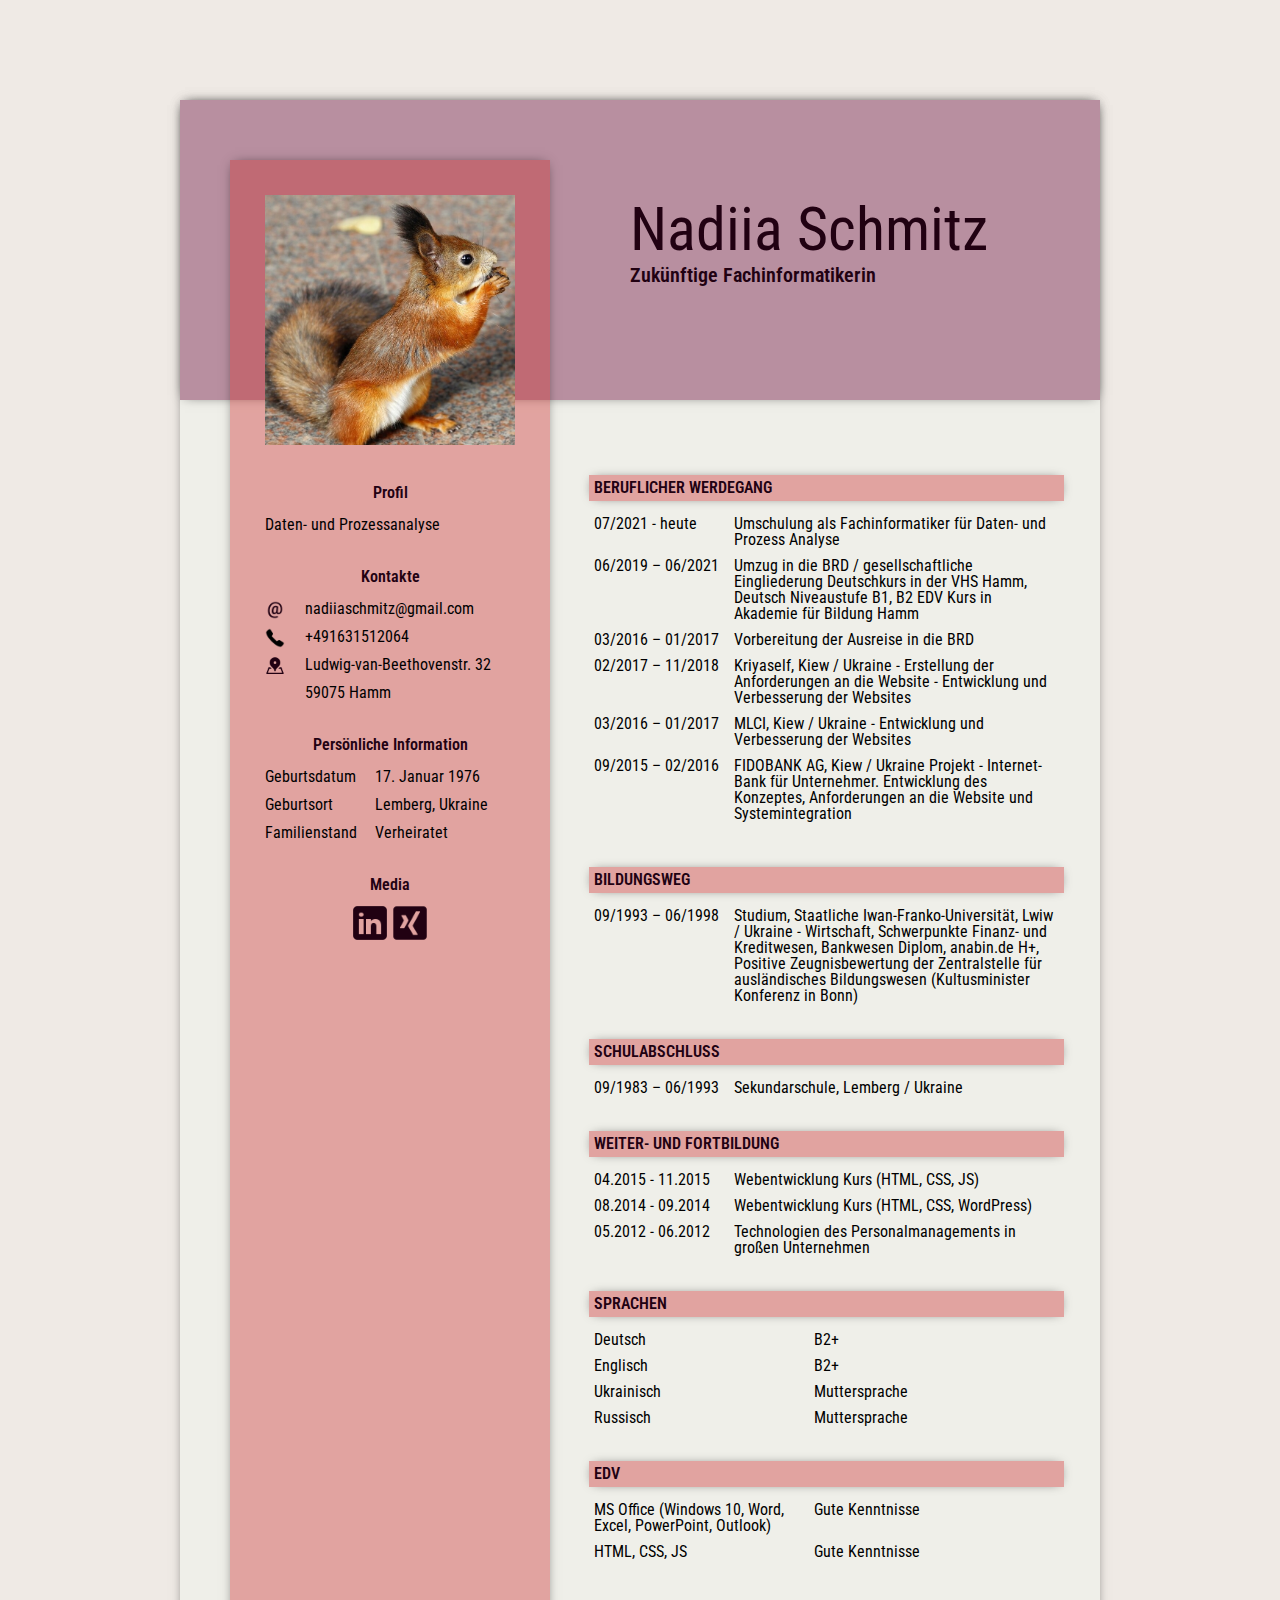
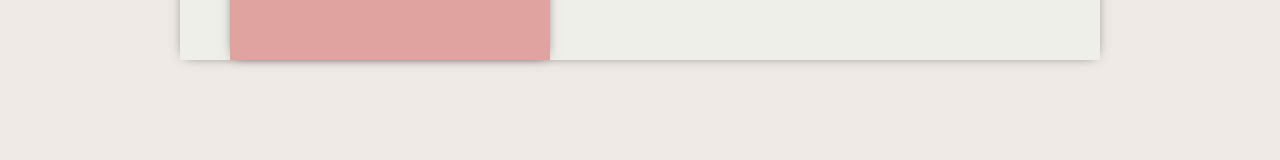
==== index.html @ 86b86b96 "first commit" ====
<!DOCTYPE html>
<html>

<head>
  <meta charset="utf-8" />
  <title>Lebenslauf Nadiia Schmitz</title>
  <link rel="stylesheet" href="./styles/reset.css" type="text/css" />
  <link rel="stylesheet" href="./styles/style.css" type="text/css" />
  <link rel="stylesheet" href="./styles/icons.css" type="text/css" />
  <link rel="preconnect" href="https://fonts.googleapis.com">
  <link rel="preconnect" href="https://fonts.gstatic.com" crossorigin>
  <link href="https://fonts.googleapis.com/css2?family=Roboto+Condensed:wght@300&display=swap" rel="stylesheet">
</head>

<body>
  <section class="wrapper">
    <section class="inner_wrapper">
      <div class="content_wrapper">
        <header class="header">
          <div class="header_text">
            <h1>Nadiia Schmitz</h1>
            <h2>Zukünftige Fachinformatikerin</h2>
          </div>
        </header>
        <footer class="footer"></footer>
        <div class="lebenslauf_wrapper">
          <div class="sidebar sidebar_left">
            <div class="sidebar_foto"></div>
            <div class="sidebar_content">
              <div class="sidebar_content_item profile">
                <h3>Profil</h3>
                <table>
                  <tr>
                    <td col="2">Daten- und Prozessanalyse</td>
                  </tr>
                </table>
              </div>
              <div class="sidebar_content_item contacts">
                <h3>Kontakte</h3>
                <table>
                  <tr>
                    <td>
                      <span class="sidebar_content_item_icon contacts_email"></span>
                    </td>
                    <td>nadiiaschmitz@gmail.com</td>
                  </tr>
                  <tr>
                    <td>
                      <span class="sidebar_content_item_icon contacts_phone"></span>
                    </td>
                    <td>+491631512064</td>
                  </tr>
                  <tr>
                    <td>
                      <span class="sidebar_content_item_icon contacts_adress"></span>
                    </td>
                    <td>Ludwig-van-Beethovenstr. 32 59075 Hamm</td>
                  </tr>
                </table>
              </div>
              <div class="sidebar_content_item personal">
                <h3>Persönliche Information</h3>
                <table>
                  <tr>
                    <td>Geburtsdatum</td>
                    <td>17. Januar 1976</td>
                  </tr>
                  <tr>
                    <td>Geburtsort</td>
                    <td>Lemberg, Ukraine</td>
                  </tr>
                  <tr>
                    <td>Familienstand</td>
                    <td>Verheiratet</td>
                  </tr>
                </table>
              </div>
              <div class="sidebar_content_item social">
                <h3>Media</h3>
                <table>
                  <tr>
                    <td><a></a></td>
                    <td><a></a></td>
                  </tr>
                </table>
              </div>
            </div>
          </div>
          <div class="sidebar sidebar_right">
            <div class="sidebar_right_content">
              <div class="sidebar_right_content_item">
                <h4>BERUFLICHER WERDEGANG</h4>
                <table>
                  <tr>
                    <td>07/2021 - heute</td>
                    <td>Umschulung als Fachinformatiker für Daten- und Prozess Analyse</td>
                  </tr>
                  <tr>
                    <td>06/2019 – 06/2021</td>
                    <td>Umzug in die BRD / gesellschaftliche Eingliederung Deutschkurs in der VHS Hamm, Deutsch Niveaustufe B1, B2 EDV Kurs in Akademie für Bildung Hamm
                    </td>
                  </tr>
                  <tr>
                    <td>03/2016 – 01/2017</td>
                    <td>Vorbereitung der Ausreise in die BRD</td>
                  </tr>
                  <tr>
                    <td>02/2017 – 11/2018</td>
                    <td>Kriyaself, Kiew / Ukraine - Erstellung der Anforderungen an die Website - Entwicklung und Verbesserung der Websites
                    </td>
                  </tr>
                  <tr>
                    <td>03/2016 – 01/2017</td>
                    <td>MLCI, Kiew / Ukraine - Entwicklung und Verbesserung der Websites
                    </td>
                  </tr>
                  <tr>
                    <td>09/2015 – 02/2016</td>
                    <td>FIDOBANK AG, Kiew / Ukraine Projekt - Internet-Bank für Unternehmer. Entwicklung des Konzeptes, Anforderungen an die Website und Systemintegration
                    </td>
                  </tr>
                  <tr>
                    <td></td>
                    <td></td>
                  </tr>
                </table>
              </div>
              <div class="sidebar_right_content_item">
                <h4>BILDUNGSWEG</h4>
                <table>
                  <tr>
                    <td>09/1993 – 06/1998</td>
                    <td>Studium, Staatliche Iwan-Franko-Universität, Lwiw / Ukraine - Wirtschaft, Schwerpunkte Finanz- und Kreditwesen, Bankwesen Diplom, anabin.de H+, Positive Zeugnisbewertung der Zentralstelle für ausländisches Bildungswesen (Kultusminister
                      Konferenz in Bonn)
                    </td>
                  </tr>
                </table>
              </div>
              <div class="sidebar_right_content_item">
                <h4>SCHULABSCHLUSS</h4>
                <table>
                  <tr>
                    <td>09/1983 – 06/1993</td>
                    <td>Sekundarschule, Lemberg / Ukraine</td>
                  </tr>
                </table>
              </div>
              <div class="sidebar_right_content_item">
                <h4>WEITER- UND FORTBILDUNG</h4>
                <table>
                  <tr>
                    <td>04.2015 - 11.2015</td>
                    <td>Webentwicklung Kurs (HTML, CSS, JS)</td>
                  </tr>
                  <tr>
                    <td>08.2014 - 09.2014</td>
                    <td>Webentwicklung Kurs (HTML, CSS, WordPress)</td>
                  </tr>
                  <tr>
                    <td>05.2012 - 06.2012</td>
                    <td>Technologien des Personalmanagements in großen Unternehmen</td>
                  </tr>
                </table>
              </div>
              <div class="sidebar_right_content_item lang">
                <h4>SPRACHEN</h4>
                <table>
                  <tr>
                    <td>Deutsch</td>
                    <td>B2+</td>
                  </tr>
                  <tr>
                    <td>Englisch</td>
                    <td>B2+</td>
                  </tr>
                  <tr>
                    <td>Ukrainisch</td>
                    <td>Muttersprache</td>
                  </tr>
                  <tr>
                    <td>Russisch</td>
                    <td>Muttersprache</td>
                  </tr>
                </table>
              </div>
              <div class="sidebar_right_content_item edv">
                <h4>EDV</h4>
                <table>
                  <tr>
                    <td>MS Office (Windows 10, Word, Excel, PowerPoint, Outlook)</td>
                    <td>Gute Kenntnisse</td>
                  </tr>
                  <tr>
                    <td>HTML, CSS, JS</td>
                    <td>Gute Kenntnisse</td>
                  </tr>
                </table>
              </div>
            </div>
          </div>
        </div>
      </div>
    </section>
  </section>
</body>

</html>
---- styles/style.css ----
html {
  font-family: 'Roboto Condensed', sans-serif;
  background-color: #efeae5;
}

.wrapper {}

.inner_wrapper {
  width: 980px;
  margin: 70px auto;
  padding: 30px;
}

.content_wrapper {
  background-color: #efefe9;
  -webkit-box-shadow: 0px 0px 12px -5px rgba(0, 0, 0, 0.75);
  -moz-box-shadow: 0px 0px 12px -5px rgba(0, 0, 0, 0.75);
  box-shadow: 0px 0px 12px -5px rgba(0, 0, 0, 0.75);
}

.header {
  height: 300px;
  background-color: rgba(102, 0, 51, 0.4);
  -webkit-box-shadow: 0px 0px 12px -5px rgba(0, 0, 0, 0.75);
  -moz-box-shadow: 0px 0px 12px -5px rgba(0, 0, 0, 0.75);
  box-shadow: 0px 0px 12px -5px rgba(0, 0, 0, 0.75);
}

.header_text {
  margin: 0 0 0 450px;
  padding: 100px 0 0 0;
}

h1 {
  color: #210112;
  font-size: 60px;
  margin: 0 0 5px 0;
}

h2 {
  color: #210112;
  font-size: 20px;
  font-weight: 600;
}

.sidebar {
  display: inline-block;
  vertical-align: top;
}

.sidebar_left {
  width: 320px;
  height: 1500px;
  background-color: rgb(204, 51, 51, 0.4);
  -webkit-box-shadow: 0px 0px 12px -5px rgba(0, 0, 0, 0.75);
  -moz-box-shadow: 0px 0px 12px -5px rgba(0, 0, 0, 0.75);
  box-shadow: 0px 0px 12px -5px rgba(0, 0, 0, 0.75);
  margin: -240px 0 0 50px;
  padding: 35px;
}

.sidebar_foto {
  width: 250px;
  height: 250px;
  background-image: url(../images/foto.jpg);
  background-position: 50%;
  background-size: cover;
  margin: 0 0 40px 0
}

.sidebar_content_item {
  margin: 0 0 30px 0;
}

h3 {
  color: #210112;
  font-size: 16px;
  font-weight: 600;
  text-align: center;
  margin: 0 0 10px 0;
}

.sidebar_content_item table td {
  height: 28px;
  line-height: 28px;
}

.profile table td {
  width: 100%;
}

.contacts table td:nth-of-type(1) {
  width: 40px;
}

.personal table td:nth-of-type(1) {
  width: 110px;
}

.social table {
  margin: 0 auto;
}

.social table td:nth-of-type(1) {
  width: 50%;
}

.social table td a {
  display: inline-block;
  width: 40px;
  height: 40px;
  background-size: contain;
  background-position: 50%;
  cursor: pointer;
}

.sidebar_content_item_icon {
  display: inline-block;
  vertical-align: middle;
  width: 20px;
  height: 20px;
  background-size: contain;
  background-position: 50%;
}

.sidebar_right {
  width: calc(100% - 375px);
  padding: 75px 35px 35px 35px;
}

.sidebar_right_content_item {
  margin: 0 0 30px 0;
}

.sidebar_right_content_item h4 {
  color: #210112;
  font-size: 16px;
  font-weight: 600;
  background-color: rgb(204, 51, 51, 0.4);
  -webkit-box-shadow: 0px 0px 12px -5px rgba(0, 0, 0, 0.75);
  -moz-box-shadow: 0px 0px 12px -5px rgba(0, 0, 0, 0.75);
  box-shadow: 0px 0px 12px -5px rgba(0, 0, 0, 0.75);
  margin: 0 0 10px 0;
  padding: 5px;
}

.sidebar_right_content_item table tr td {
  padding: 5px;
}

.sidebar_right_content_item table tr td:nth-of-type(1) {
  width: 140px;
}

.edv {
  width: 100%;
}

.lang table tr td:nth-of-type(1),
.edv table tr td:nth-of-type(1) {
  width: 220px;
}
---- styles/icons.css ----
.contacts_email {
  background-image: url('[data-uri]');
}

.contacts_phone {
  background-image: url('[data-uri]');
}

.contacts_adress {
  background-image: url('[data-uri]');
}

.social table td:nth-of-type(1) a {
  background-image: url('[data-uri]');
}

.social table td:nth-of-type(2) a {
  background-image: url('[data-uri]');
}
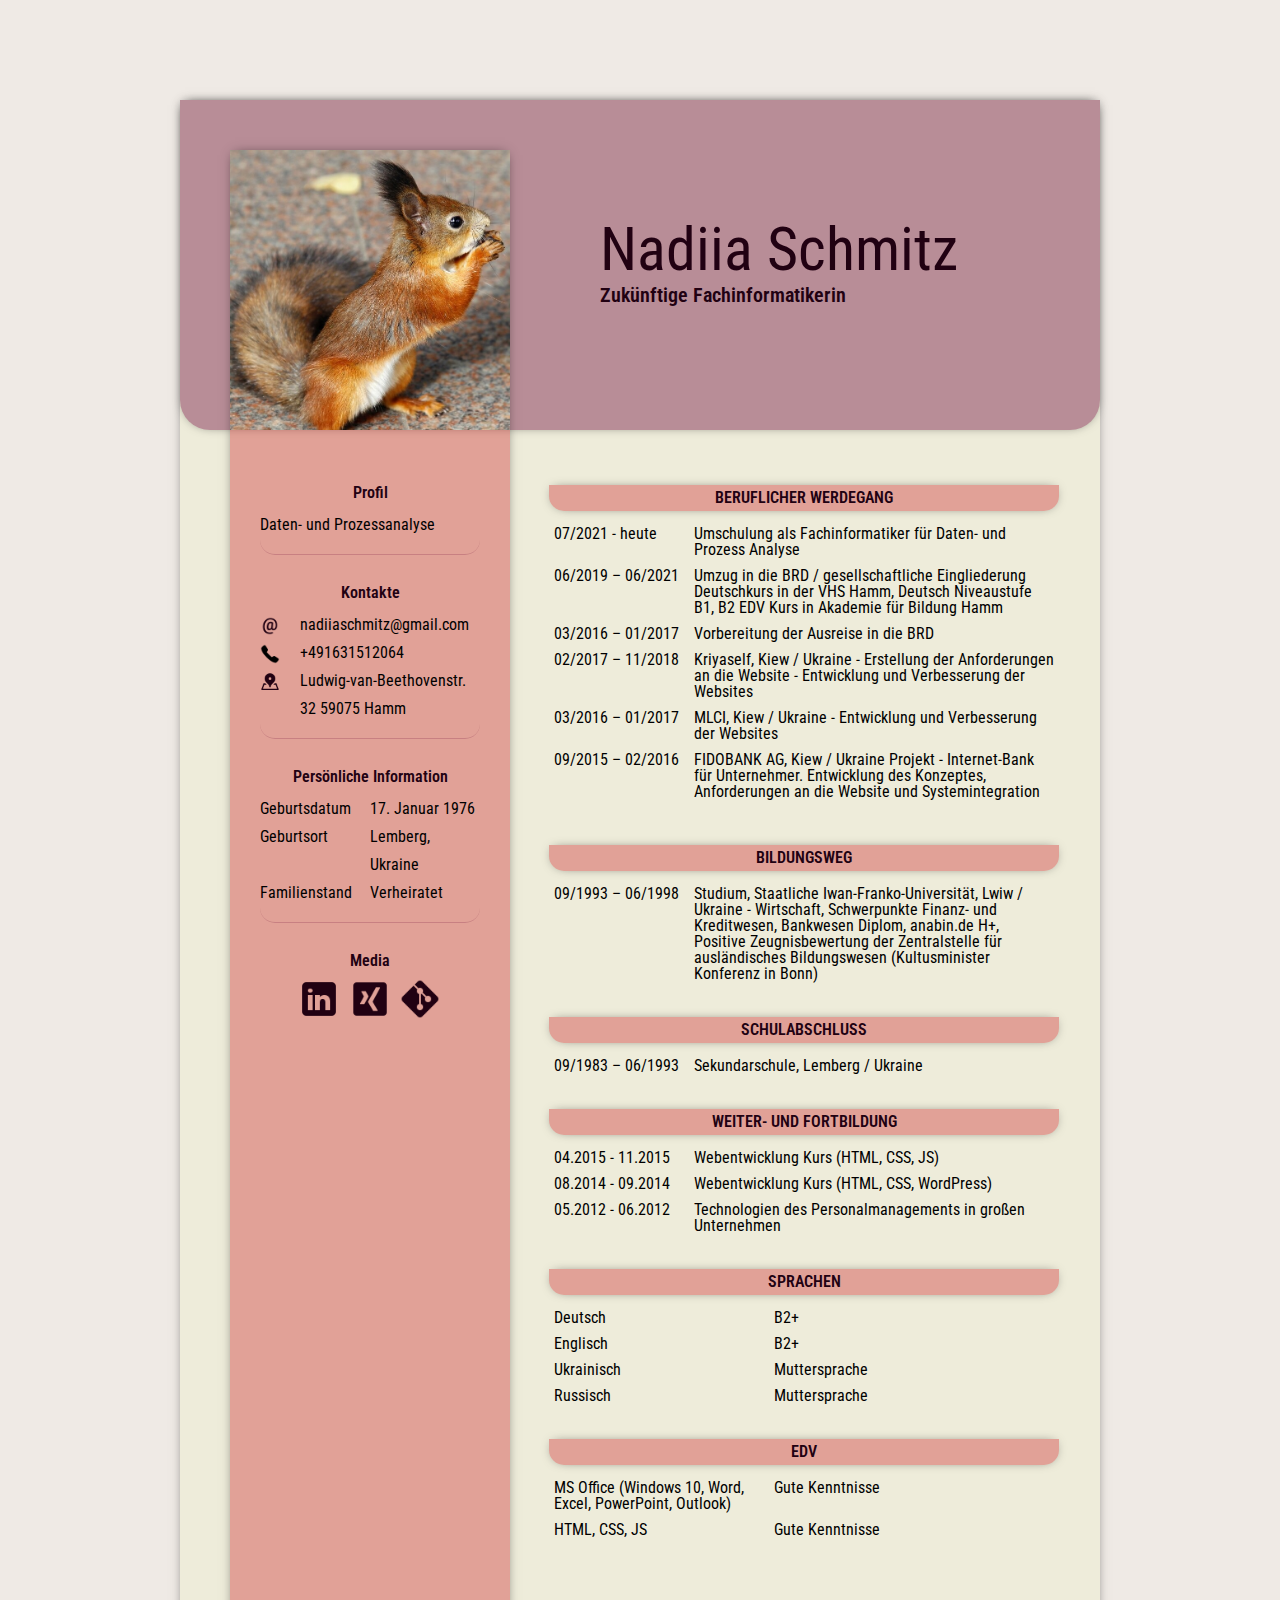
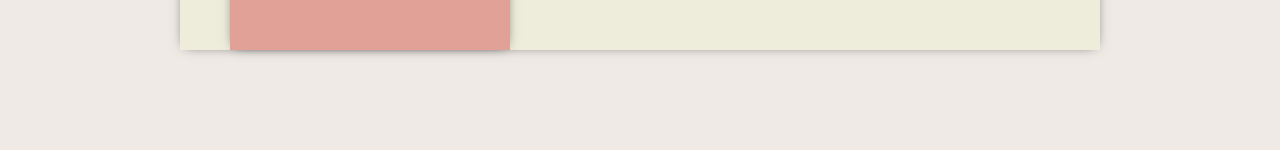
==== commit 0ae1f64c: "commit 25102021" ====
--- a/index.html
+++ b/index.html
@@ -79,8 +79,9 @@
                 <h3>Media</h3>
                 <table>
                   <tr>
-                    <td><a></a></td>
-                    <td><a></a></td>
+                    <td><a href="" class="linkedin"></a></td>
+                    <td><a href="" class="xing"></a></td>
+                    <td><a href="" class="git"></a></td>
                   </tr>
                 </table>
               </div>
--- a/styles/style.css
+++ b/styles/style.css
@@ -12,23 +12,25 @@
 }
 
 .content_wrapper {
-  background-color: #efefe9;
+  background-color: #EEECDA;
   -webkit-box-shadow: 0px 0px 12px -5px rgba(0, 0, 0, 0.75);
   -moz-box-shadow: 0px 0px 12px -5px rgba(0, 0, 0, 0.75);
   box-shadow: 0px 0px 12px -5px rgba(0, 0, 0, 0.75);
 }
 
 .header {
-  height: 300px;
+  height: 330px;
   background-color: rgba(102, 0, 51, 0.4);
   -webkit-box-shadow: 0px 0px 12px -5px rgba(0, 0, 0, 0.75);
   -moz-box-shadow: 0px 0px 12px -5px rgba(0, 0, 0, 0.75);
   box-shadow: 0px 0px 12px -5px rgba(0, 0, 0, 0.75);
+  border-bottom-right-radius: 30px;
+  border-bottom-left-radius: 30px;
 }
 
 .header_text {
-  margin: 0 0 0 450px;
-  padding: 100px 0 0 0;
+  margin: 0 0 0 420px;
+  padding: 120px 0 0 0;
 }
 
 h1 {
@@ -49,27 +51,36 @@
 }
 
 .sidebar_left {
-  width: 320px;
+  width: 280px;
   height: 1500px;
   background-color: rgb(204, 51, 51, 0.4);
   -webkit-box-shadow: 0px 0px 12px -5px rgba(0, 0, 0, 0.75);
   -moz-box-shadow: 0px 0px 12px -5px rgba(0, 0, 0, 0.75);
   box-shadow: 0px 0px 12px -5px rgba(0, 0, 0, 0.75);
-  margin: -240px 0 0 50px;
-  padding: 35px;
+  margin: -280px 0 0 50px;
 }
 
 .sidebar_foto {
-  width: 250px;
-  height: 250px;
+  width: 280px;
+  height: 280px;
   background-image: url(../images/foto.jpg);
   background-position: 50%;
   background-size: cover;
-  margin: 0 0 40px 0
+}
+
+.sidebar_content {
+  padding: 55px 30px 30px 30px;
 }
 
 .sidebar_content_item {
   margin: 0 0 30px 0;
+  padding: 0 0 15px 0;
+  border-radius: 15px;
+  border-bottom: 1px solid rgba(102, 0, 51, 0.2);
+}
+
+.sidebar_content_item:last-of-type {
+  border-bottom: 1px solid transparent;
 }
 
 h3 {
@@ -101,8 +112,9 @@
   margin: 0 auto;
 }
 
-.social table td:nth-of-type(1) {
-  width: 50%;
+.social table td {
+  width: 33%;
+  padding: 0 5px 0 5px;
 }
 
 .social table td a {
@@ -124,8 +136,8 @@
 }
 
 .sidebar_right {
-  width: calc(100% - 375px);
-  padding: 75px 35px 35px 35px;
+  width: calc(100% - 280px - 60px);
+  padding: 55px 35px 35px 35px;
 }
 
 .sidebar_right_content_item {
@@ -136,10 +148,13 @@
   color: #210112;
   font-size: 16px;
   font-weight: 600;
+  text-align: center;
   background-color: rgb(204, 51, 51, 0.4);
   -webkit-box-shadow: 0px 0px 12px -5px rgba(0, 0, 0, 0.75);
   -moz-box-shadow: 0px 0px 12px -5px rgba(0, 0, 0, 0.75);
   box-shadow: 0px 0px 12px -5px rgba(0, 0, 0, 0.75);
+  border-bottom-right-radius: 15px;
+  border-bottom-left-radius: 15px;
   margin: 0 0 10px 0;
   padding: 5px;
 }
--- a/styles/icons.css
+++ b/styles/icons.css
@@ -10,10 +10,14 @@
   background-image: url('[data-uri]');
 }
 
-.social table td:nth-of-type(1) a {
+.social .linkedin {
   background-image: url('[data-uri]');
 }
 
-.social table td:nth-of-type(2) a {
+.social .xing {
   background-image: url('[data-uri]');
+}
+
+.social .git {
+  background-image: url('[data-uri]');
 }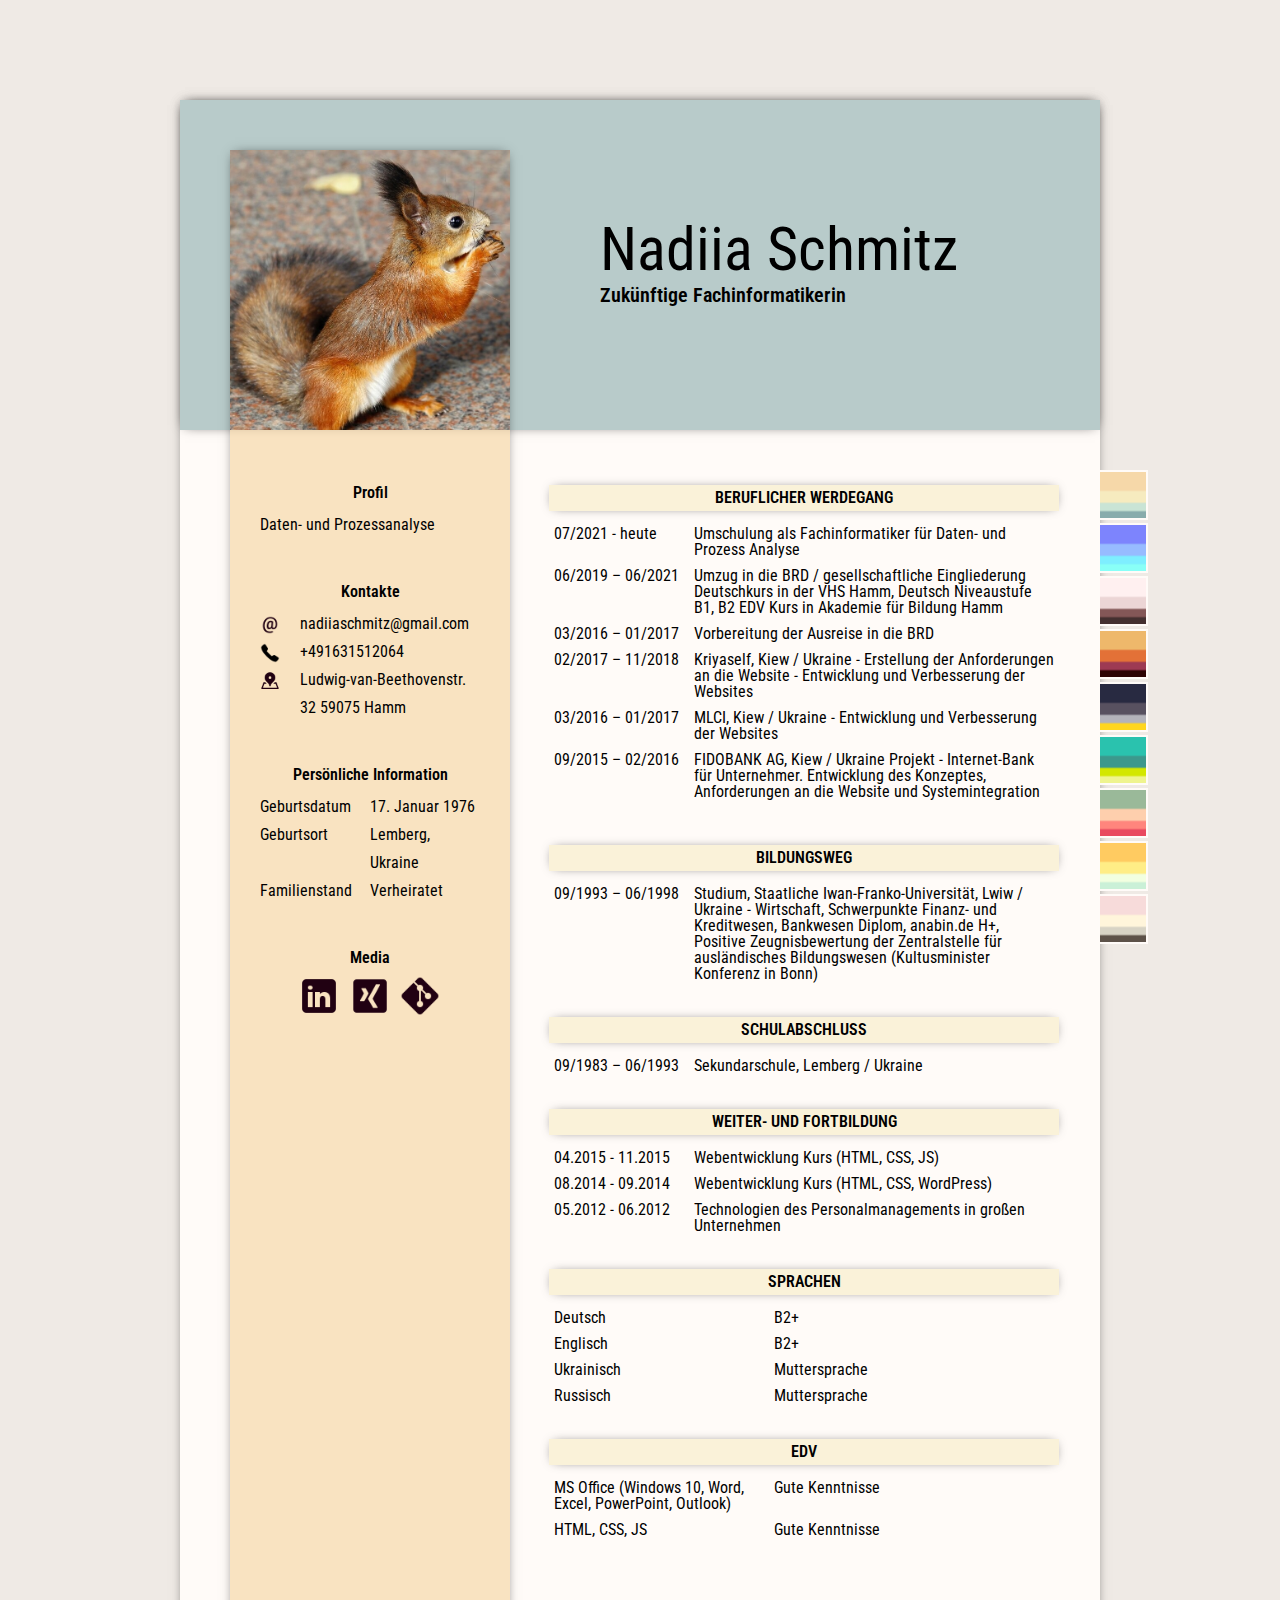
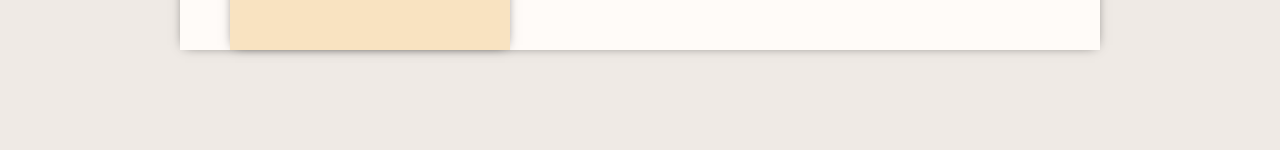
==== commit e625ae93: "Second 25102021" ====
--- a/index.html
+++ b/index.html
@@ -10,6 +10,9 @@
   <link rel="preconnect" href="https://fonts.googleapis.com">
   <link rel="preconnect" href="https://fonts.gstatic.com" crossorigin>
   <link href="https://fonts.googleapis.com/css2?family=Roboto+Condensed:wght@300&display=swap" rel="stylesheet">
+  <link rel="shortcut icon" href="images/standart.png" type="image/x-icon">
+  <script src="https://ajax.googleapis.com/ajax/libs/jquery/2.2.0/jquery.min.js"></script>
+  <script type="text/javascript" src="./js/colors.js"></script>
 </head>
 
 <body>
@@ -22,7 +25,17 @@
             <h2>Zukünftige Fachinformatikerin</h2>
           </div>
         </header>
-        <footer class="footer"></footer>
+        <div class="color_schema_buttons_wrapper">
+          <div id="pistachios" class="color_schema_button pistachios" title="pistachios"></div>
+          <div id="sea" class="color_schema_button sea" title="sea"></div>
+          <div id="cappuchino" class="color_schema_button cappuchino" title="cappuchino"></div>
+          <div id="autumn" class="color_schema_button autumn" title="autumn"></div>
+          <div id="bvb" class="color_schema_button bvb" title="bvb"></div>
+          <div id="lime" class="color_schema_button lime" title="lime"></div>
+          <div id="summer" class="color_schema_button summer" title="summer"></div>
+          <div id="sun" class="color_schema_button sun" title="sun"></div>
+          <div id="pastel" class="color_schema_button pastel" title="pastel"></div>
+        </div>
         <div class="lebenslauf_wrapper">
           <div class="sidebar sidebar_left">
             <div class="sidebar_foto"></div>
--- a/styles/style.css
+++ b/styles/style.css
@@ -12,7 +12,8 @@
 }
 
 .content_wrapper {
-  background-color: #EEECDA;
+  position: relative;
+  background-color: #fffbf8;
   -webkit-box-shadow: 0px 0px 12px -5px rgba(0, 0, 0, 0.75);
   -moz-box-shadow: 0px 0px 12px -5px rgba(0, 0, 0, 0.75);
   box-shadow: 0px 0px 12px -5px rgba(0, 0, 0, 0.75);
@@ -20,12 +21,10 @@
 
 .header {
   height: 330px;
-  background-color: rgba(102, 0, 51, 0.4);
-  -webkit-box-shadow: 0px 0px 12px -5px rgba(0, 0, 0, 0.75);
-  -moz-box-shadow: 0px 0px 12px -5px rgba(0, 0, 0, 0.75);
-  box-shadow: 0px 0px 12px -5px rgba(0, 0, 0, 0.75);
-  border-bottom-right-radius: 30px;
-  border-bottom-left-radius: 30px;
+  background-color: rgb(135 170 170 / 59%);
+  -webkit-box-shadow: 0px 0px 12px -5px rgba(0, 0, 0, 0.75);
+  -moz-box-shadow: 0px 0px 12px -5px rgba(0, 0, 0, 0.75);
+  box-shadow: 0px 0px 12px -5px rgba(0, 0, 0, 0.75);
 }
 
 .header_text {
@@ -34,13 +33,13 @@
 }
 
 h1 {
-  color: #210112;
+  color: #000000;
   font-size: 60px;
   margin: 0 0 5px 0;
 }
 
 h2 {
-  color: #210112;
+  color: #000000;
   font-size: 20px;
   font-weight: 600;
 }
@@ -53,7 +52,7 @@
 .sidebar_left {
   width: 280px;
   height: 1500px;
-  background-color: rgb(204, 51, 51, 0.4);
+  background-color: rgb(246 215 167 / 68%);
   -webkit-box-shadow: 0px 0px 12px -5px rgba(0, 0, 0, 0.75);
   -moz-box-shadow: 0px 0px 12px -5px rgba(0, 0, 0, 0.75);
   box-shadow: 0px 0px 12px -5px rgba(0, 0, 0, 0.75);
@@ -75,8 +74,6 @@
 .sidebar_content_item {
   margin: 0 0 30px 0;
   padding: 0 0 15px 0;
-  border-radius: 15px;
-  border-bottom: 1px solid rgba(102, 0, 51, 0.2);
 }
 
 .sidebar_content_item:last-of-type {
@@ -84,7 +81,7 @@
 }
 
 h3 {
-  color: #210112;
+  color: #000000;
   font-size: 16px;
   font-weight: 600;
   text-align: center;
@@ -145,16 +142,14 @@
 }
 
 .sidebar_right_content_item h4 {
-  color: #210112;
+  color: #000000;
   font-size: 16px;
   font-weight: 600;
   text-align: center;
-  background-color: rgb(204, 51, 51, 0.4);
-  -webkit-box-shadow: 0px 0px 12px -5px rgba(0, 0, 0, 0.75);
-  -moz-box-shadow: 0px 0px 12px -5px rgba(0, 0, 0, 0.75);
-  box-shadow: 0px 0px 12px -5px rgba(0, 0, 0, 0.75);
-  border-bottom-right-radius: 15px;
-  border-bottom-left-radius: 15px;
+  background-color: rgb(246 234 190 / 54%);
+  -webkit-box-shadow: 0px 0px 12px -5px rgba(0, 0, 0, 0.75);
+  -moz-box-shadow: 0px 0px 12px -5px rgba(0, 0, 0, 0.75);
+  box-shadow: 0px 0px 12px -5px rgba(0, 0, 0, 0.75);
   margin: 0 0 10px 0;
   padding: 5px;
 }
@@ -175,3 +170,54 @@
 .edv table tr td:nth-of-type(1) {
   width: 220px;
 }
+
+.color_schema_buttons_wrapper {
+  position: absolute;
+  right: -48px;
+  top: 370px;
+}
+
+.color_schema_button {
+  width: 50px;
+  height: 50px;
+  background-position: 50%;
+  background-size: contain;
+  border: 2px solid #fffbf8;
+  margin: 0 0 3px 0;
+}
+
+.pistachios {
+  background-image: url(../images/pistachios.png);
+}
+
+.sea {
+  background-image: url(../images/sea.png);
+}
+
+.cappuchino {
+  background-image: url(../images/cappuchino.png);
+}
+
+.autumn {
+  background-image: url(../images/autumn.png);
+}
+
+.bvb {
+  background-image: url(../images/bvb.png);
+}
+
+.lime {
+  background-image: url(../images/lime.png);
+}
+
+.summer {
+  background-image: url(../images/summer.png);
+}
+
+.sun {
+  background-image: url(../images/sun.png);
+}
+
+.pastel {
+  background-image: url(../images/pastel.png);
+}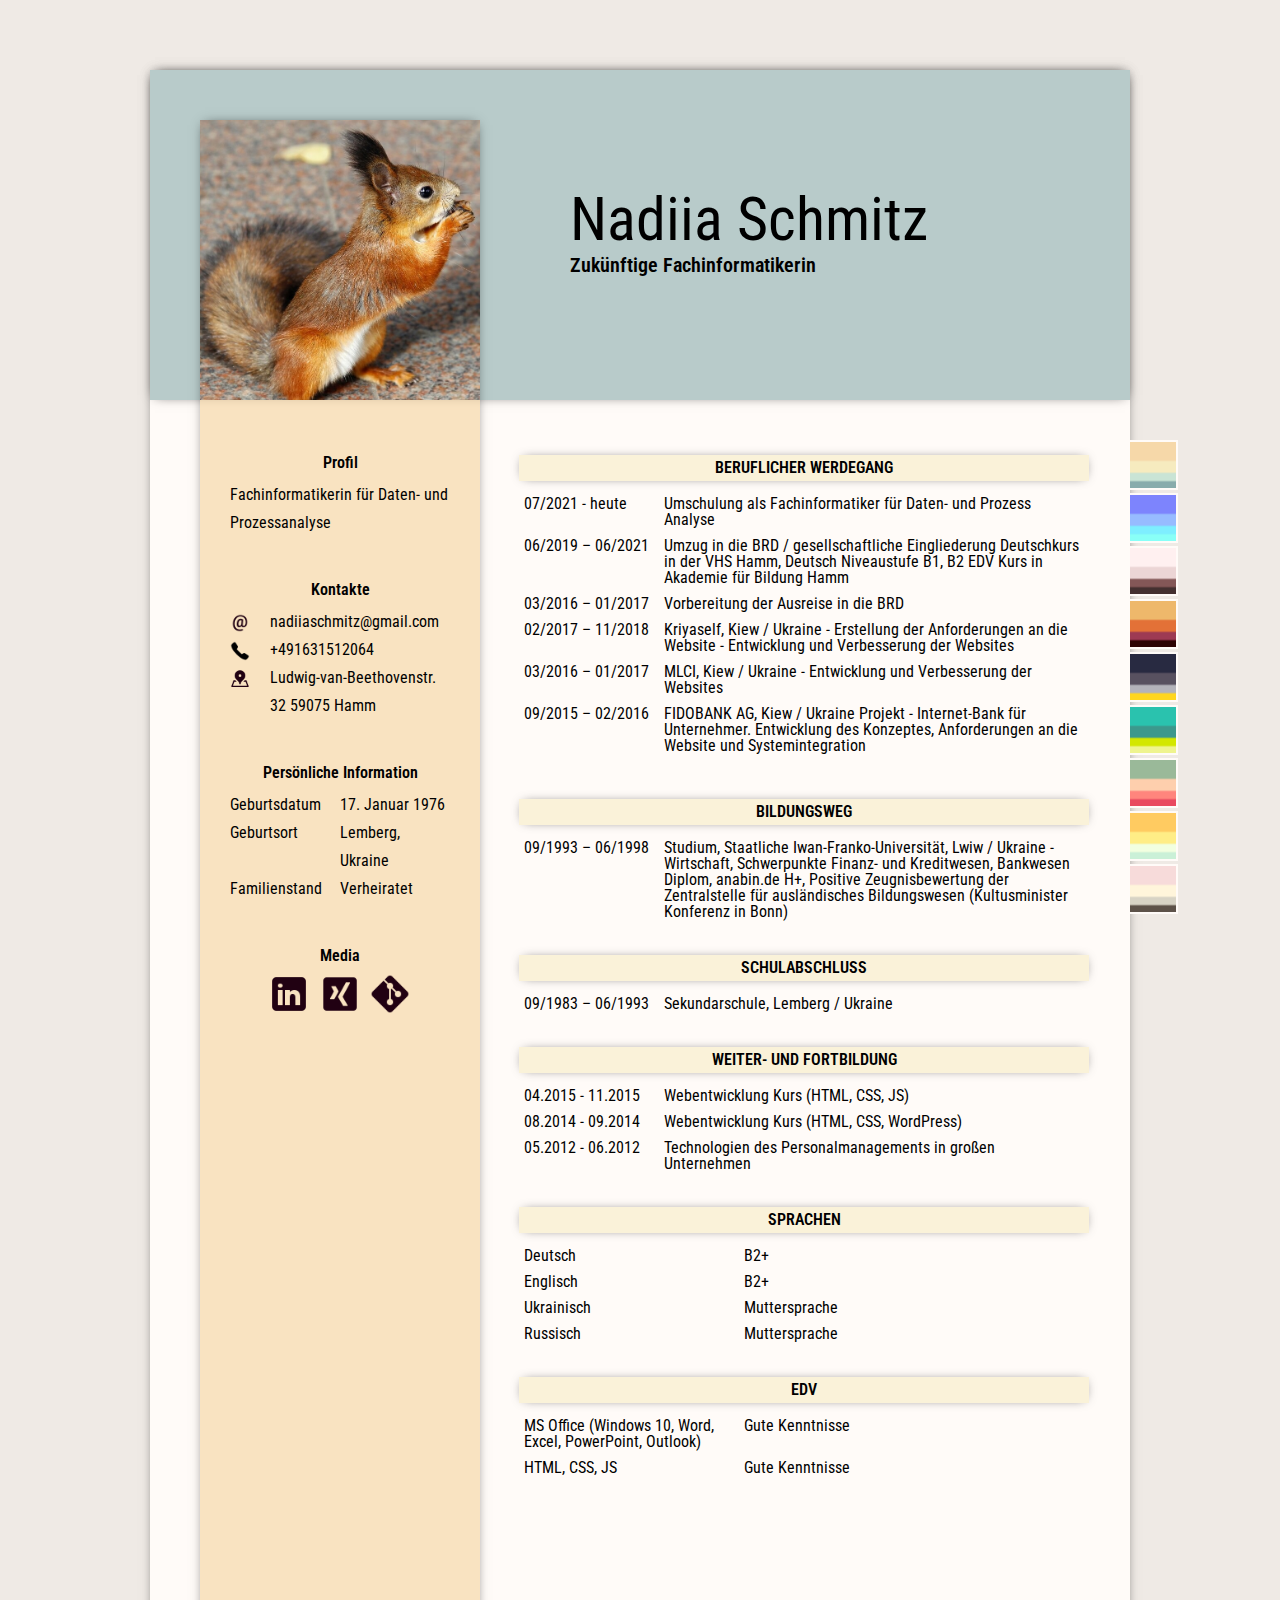
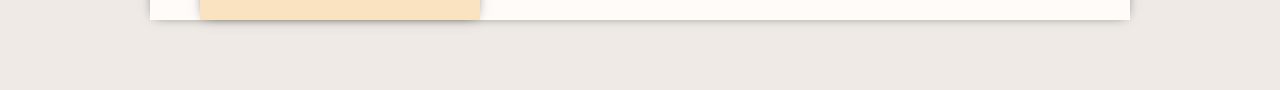
==== commit 11a5750c: "Commit 26102021" ====
--- a/index.html
+++ b/index.html
@@ -7,10 +7,11 @@
   <link rel="stylesheet" href="./styles/reset.css" type="text/css" />
   <link rel="stylesheet" href="./styles/style.css" type="text/css" />
   <link rel="stylesheet" href="./styles/icons.css" type="text/css" />
+  <meta name="viewport" content="width=device-width, initial-scale=1.0">
   <link rel="preconnect" href="https://fonts.googleapis.com">
   <link rel="preconnect" href="https://fonts.gstatic.com" crossorigin>
   <link href="https://fonts.googleapis.com/css2?family=Roboto+Condensed:wght@300&display=swap" rel="stylesheet">
-  <link rel="shortcut icon" href="images/standart.png" type="image/x-icon">
+  <link rel="shortcut icon" href="images/favicon.png" type="image/x-icon">
   <script src="https://ajax.googleapis.com/ajax/libs/jquery/2.2.0/jquery.min.js"></script>
   <script type="text/javascript" src="./js/colors.js"></script>
 </head>
@@ -44,7 +45,7 @@
                 <h3>Profil</h3>
                 <table>
                   <tr>
-                    <td col="2">Daten- und Prozessanalyse</td>
+                    <td col="2">Fachinformatikerin für Daten- und Prozessanalyse</td>
                   </tr>
                 </table>
               </div>
--- a/styles/style.css
+++ b/styles/style.css
@@ -8,7 +8,20 @@
 .inner_wrapper {
   width: 980px;
   margin: 70px auto;
-  padding: 30px;
+}
+
+@media only screen and (max-width: 1080px) {
+  .inner_wrapper {
+    width: 900px;
+    margin: 30px auto;
+  }
+}
+
+@media only screen and (max-width: 900px) {
+  .inner_wrapper {
+    width: 100%;
+    margin: 0;
+  }
 }
 
 .content_wrapper {
@@ -27,9 +40,37 @@
   box-shadow: 0px 0px 12px -5px rgba(0, 0, 0, 0.75);
 }
 
+@media only screen and (max-width: 1080px) {
+  .header {
+    height: 280px;
+  }
+}
+
+@media only screen and (max-width: 900px) {
+  .header {
+    height: 580px;
+    padding: 60px 0 0 0;
+  }
+}
+
 .header_text {
   margin: 0 0 0 420px;
   padding: 120px 0 0 0;
+}
+
+@media only screen and (max-width: 1080px) {
+  .header_text {
+    margin: 0 0 0 380px;
+    padding: 100px 0 0 0;
+  }
+}
+
+@media only screen and (max-width: 900px) {
+  .header_text {
+    text-align: center;
+    margin: 0;
+    padding: 0;
+  }
 }
 
 h1 {
@@ -38,6 +79,12 @@
   margin: 0 0 5px 0;
 }
 
+@media only screen and (max-width: 900px) {
+  .header_text {
+    font-size: 50px;
+  }
+}
+
 h2 {
   color: #000000;
   font-size: 20px;
@@ -47,6 +94,12 @@
 .sidebar {
   display: inline-block;
   vertical-align: top;
+}
+
+@media only screen and (max-width: 900px) {
+  .lebenslauf_wrapper {
+    padding: 0 30px 30px 30px;
+  }
 }
 
 .sidebar_left {
@@ -59,6 +112,21 @@
   margin: -280px 0 0 50px;
 }
 
+@media only screen and (max-width: 1080px) {
+  .sidebar_left {
+    width: 250px;
+    margin: -250px 0 0 30px;
+  }
+}
+
+@media only screen and (max-width: 900px) {
+  .sidebar_left {
+    width: 100%;
+    height: auto;
+    margin: -380px 0 0 0;
+  }
+}
+
 .sidebar_foto {
   width: 280px;
   height: 280px;
@@ -67,8 +135,35 @@
   background-size: cover;
 }
 
+@media only screen and (max-width: 1080px) {
+  .sidebar_foto {
+    width: 250px;
+    height: 250px;
+  }
+}
+
+@media only screen and (max-width: 900px) {
+  .sidebar_foto {
+    width: 350px;
+    height: 350px;
+    margin: 30px auto 0;
+  }
+}
+
 .sidebar_content {
   padding: 55px 30px 30px 30px;
+}
+
+@media only screen and (max-width: 1080px) {
+  .sidebar_content {
+    padding: 45px 20px 20px 20px;
+  }
+}
+
+@media only screen and (max-width: 900px) {
+  .sidebar_content {
+    padding: 50px 20px 20px 20px;
+  }
 }
 
 .sidebar_content_item {
@@ -78,6 +173,7 @@
 
 .sidebar_content_item:last-of-type {
   border-bottom: 1px solid transparent;
+  margin: 0;
 }
 
 h3 {
@@ -135,6 +231,20 @@
 .sidebar_right {
   width: calc(100% - 280px - 60px);
   padding: 55px 35px 35px 35px;
+}
+
+@media only screen and (max-width: 1080px) {
+  .sidebar_right {
+    width: calc(100% - 250px - 35px);
+    padding: 40px 75px 20px 20px;
+  }
+}
+
+@media only screen and (max-width: 900px) {
+  .sidebar_right {
+    width: 100%;
+    padding: 40px 20px 50px 20px;
+  }
 }
 
 .sidebar_right_content_item {
@@ -177,6 +287,20 @@
   top: 370px;
 }
 
+@media only screen and (max-width: 1080px) {
+  .color_schema_buttons_wrapper {
+    right: 0;
+    top: 282px;
+  }
+}
+
+@media only screen and (max-width: 900px) {
+  .color_schema_buttons_wrapper {
+    right: 0;
+    top: 600px;
+  }
+}
+
 .color_schema_button {
   width: 50px;
   height: 50px;
@@ -186,6 +310,13 @@
   margin: 0 0 3px 0;
 }
 
+@media only screen and (max-width: 1080px) {
+  .color_schema_button {
+    width: 40px;
+    height: 40px;
+  }
+}
+
 .pistachios {
   background-image: url(../images/pistachios.png);
 }
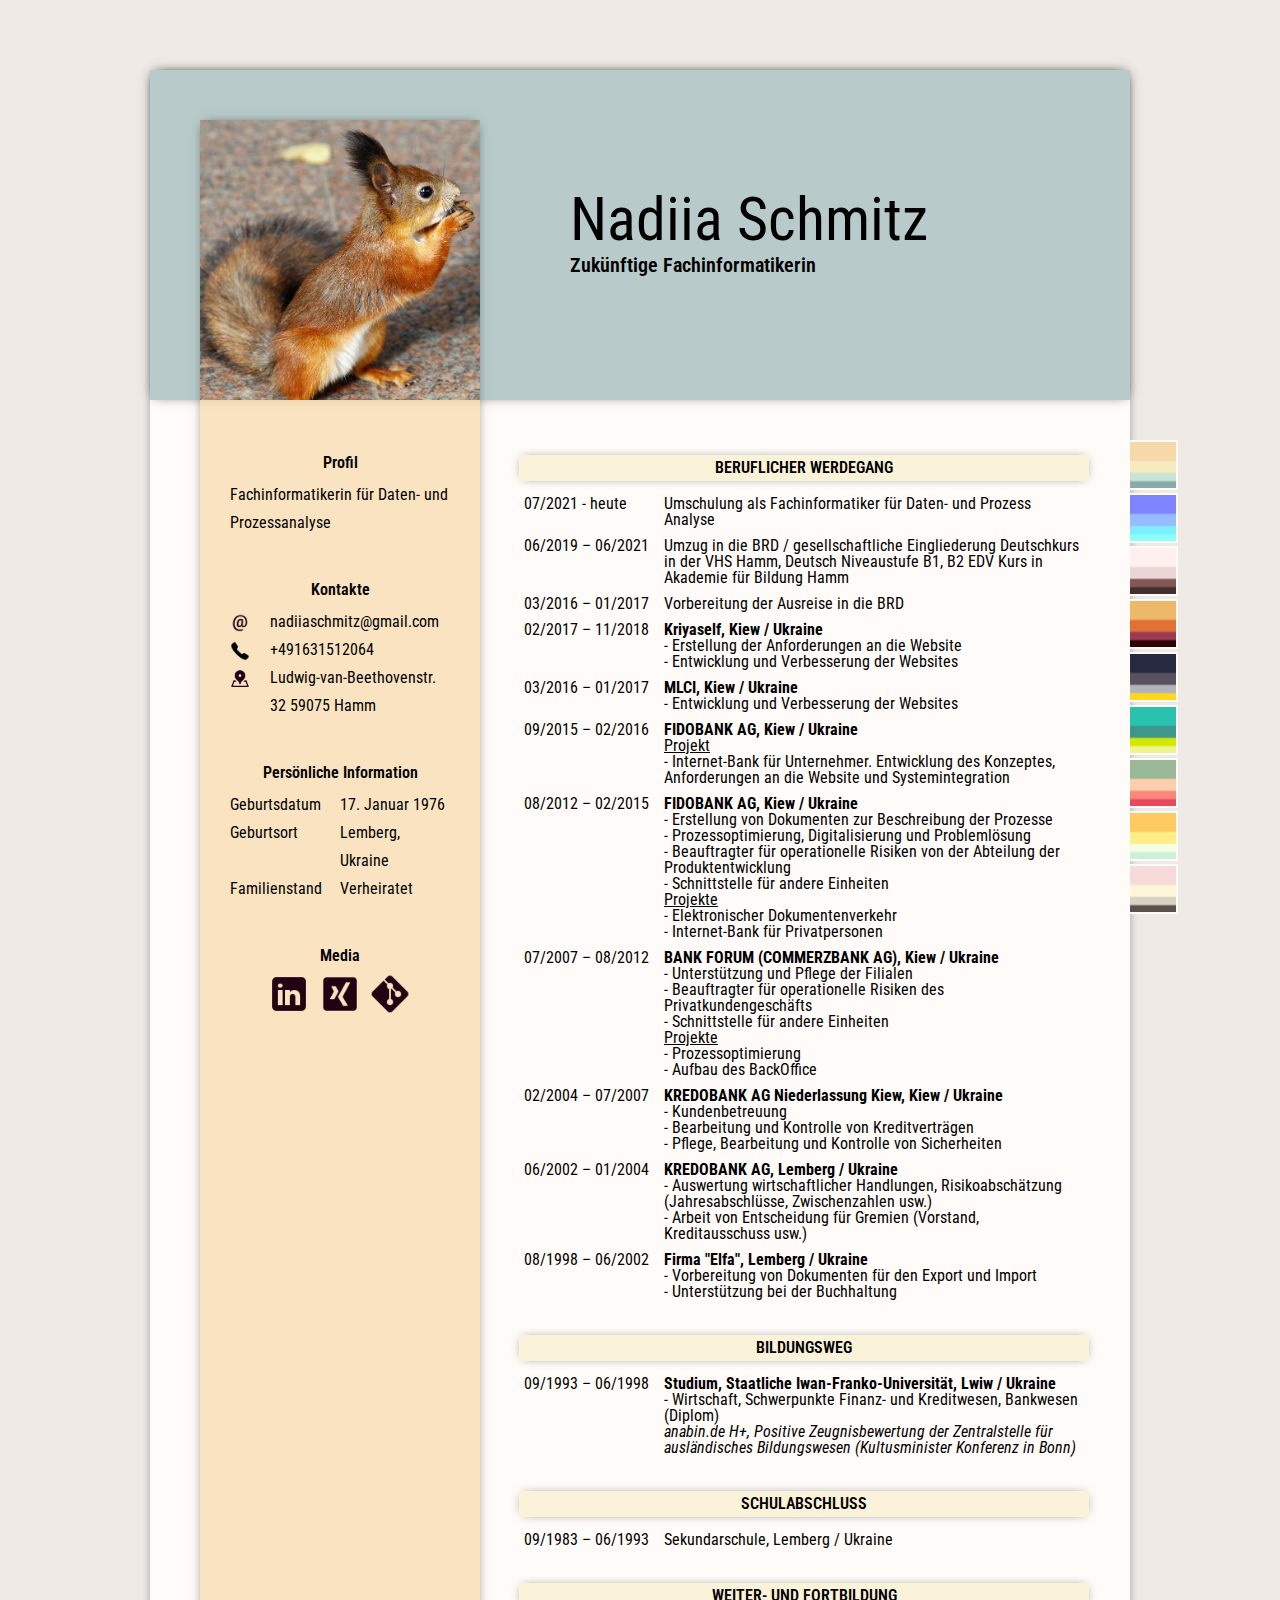
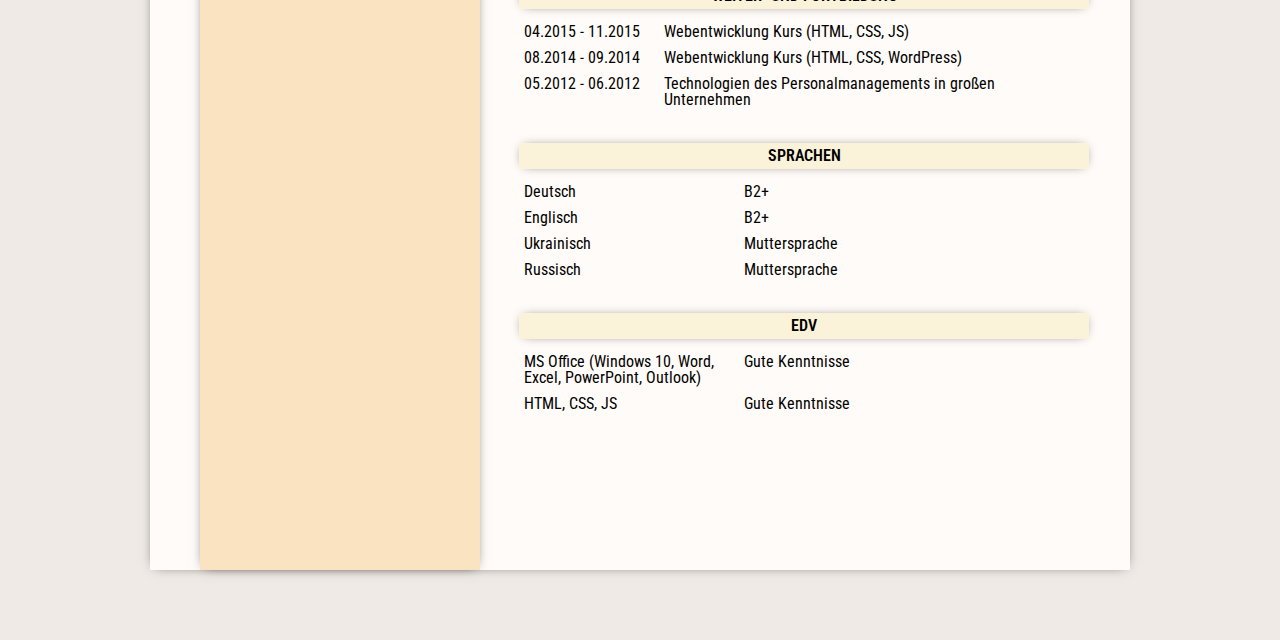
==== commit 6dd42a23: "Second commit 26102021" ====
--- a/index.html
+++ b/index.html
@@ -93,9 +93,9 @@
                 <h3>Media</h3>
                 <table>
                   <tr>
-                    <td><a href="" class="linkedin"></a></td>
-                    <td><a href="" class="xing"></a></td>
-                    <td><a href="" class="git"></a></td>
+                    <td><a href="https://www.linkedin.com/in/nadiia-schmitz-93491722" class="linkedin" target="_blank"></a></td>
+                    <td><a href="https://www.xing.com/profile/Nadiia_Schmitz3" class="xing" target="_blank"></a></td>
+                    <td><a href="https://github.com/NadiaSchmitz" class="git" target="_blank"></a></td>
                   </tr>
                 </table>
               </div>
@@ -121,22 +121,92 @@
                   </tr>
                   <tr>
                     <td>02/2017 – 11/2018</td>
-                    <td>Kriyaself, Kiew / Ukraine - Erstellung der Anforderungen an die Website - Entwicklung und Verbesserung der Websites
+                    <td>
+                      <span class="employer">Kriyaself, Kiew / Ukraine</span> 
+                      <ul>
+                        <li>- Erstellung der Anforderungen an die Website</li>
+                        <li>- Entwicklung und Verbesserung der Websites</li>
+                      </ul>
                     </td>
                   </tr>
                   <tr>
                     <td>03/2016 – 01/2017</td>
-                    <td>MLCI, Kiew / Ukraine - Entwicklung und Verbesserung der Websites
+                    <td>
+                      <span class="employer">MLCI, Kiew / Ukraine</span>
+                      <ul>
+                        <li>- Entwicklung und Verbesserung der Websites</li>
+                      </ul>
                     </td>
                   </tr>
                   <tr>
                     <td>09/2015 – 02/2016</td>
-                    <td>FIDOBANK AG, Kiew / Ukraine Projekt - Internet-Bank für Unternehmer. Entwicklung des Konzeptes, Anforderungen an die Website und Systemintegration
-                    </td>
-                  </tr>
-                  <tr>
-                    <td></td>
-                    <td></td>
+                    <td>
+                      <span class="employer">FIDOBANK AG, Kiew / Ukraine</span>
+                      <ul>
+                        <span class="project">Projekt</span>
+                        <li>- Internet-Bank für Unternehmer. Entwicklung des Konzeptes, Anforderungen an die Website und Systemintegration</li>
+                      </ul>
+                    </td>
+                  </tr>
+                  <tr>
+                    <td>08/2012 – 02/2015</td>
+                    <td>
+                      <span class="employer">FIDOBANK AG, Kiew / Ukraine</span>
+                      <ul>
+                        <li>-	Erstellung von Dokumenten zur Beschreibung der Prozesse</li>
+                        <li>-	Prozessoptimierung, Digitalisierung und Problemlösung</li>
+                        <li>-	Beauftragter für operationelle Risiken von der Abteilung der Produktentwicklung </li>
+                        <li>-	Schnittstelle für andere Einheiten</li>
+                        <span class="project">Projekte</span>
+                        <li>-	Elektronischer Dokumentenverkehr</li>
+                        <li>-	Internet-Bank für Privatpersonen</li>
+                      </ul>
+                    </td>
+                  </tr>
+                  <tr>
+                    <td>07/2007 – 08/2012</td>
+                    <td>
+                      <span class="employer">BANK FORUM (COMMERZBANK AG), Kiew / Ukraine</span>
+                      <ul>
+                        <li>-	Unterstützung und Pflege der Filialen</li>
+                        <li>-	Beauftragter für operationelle Risiken des Privatkundengeschäfts</li>
+                        <li>-	Schnittstelle für andere Einheiten  </li>
+                        <span class="project">Projekte</span>
+                        <li>-	Prozessoptimierung</li>
+                        <li>-	Aufbau des BackOffice</li>
+                      </ul>
+                    </td>
+                  </tr>
+                  <tr>
+                    <td>02/2004 – 07/2007</td>
+                    <td>
+                      <span class="employer">KREDOBANK AG Niederlassung Kiew, Kiew / Ukraine</span>
+                      <ul>
+                        <li>-	Kundenbetreuung</li>
+                        <li>-	Bearbeitung und Kontrolle von Kreditverträgen</li>
+                        <li>-	Pflege, Bearbeitung und Kontrolle von Sicherheiten</li>
+                      </ul>
+                    </td>
+                  </tr>
+                  <tr>
+                    <td>06/2002 – 01/2004</td>
+                    <td>
+                      <span class="employer">KREDOBANK AG, Lemberg / Ukraine</span>
+                      <ul>
+                        <li>-	Auswertung wirtschaftlicher Handlungen, Risikoabschätzung (Jahresabschlüsse, Zwischenzahlen usw.)</li>
+                        <li>-	Arbeit von Entscheidung für Gremien (Vorstand, Kreditausschuss usw.)</li>
+                      </ul>
+                    </td>
+                  </tr>
+                  <tr>
+                    <td>08/1998 – 06/2002</td>
+                    <td>
+                      <span class="employer">Firma "Elfa", Lemberg / Ukraine</span>
+                      <ul>
+                        <li>-	Vorbereitung von Dokumenten für den Export und Import</li>
+                        <li>-	Unterstützung bei der Buchhaltung</li>
+                      </ul>
+                    </td>
                   </tr>
                 </table>
               </div>
@@ -145,8 +215,12 @@
                 <table>
                   <tr>
                     <td>09/1993 – 06/1998</td>
-                    <td>Studium, Staatliche Iwan-Franko-Universität, Lwiw / Ukraine - Wirtschaft, Schwerpunkte Finanz- und Kreditwesen, Bankwesen Diplom, anabin.de H+, Positive Zeugnisbewertung der Zentralstelle für ausländisches Bildungswesen (Kultusminister
-                      Konferenz in Bonn)
+                    <td>
+                      <span class="employer">Studium, Staatliche Iwan-Franko-Universität, Lwiw / Ukraine</span>
+                      <ul>
+                        <li>- Wirtschaft, Schwerpunkte Finanz- und Kreditwesen, Bankwesen (Diplom)</li>
+                        <li class="addition">anabin.de H+, Positive Zeugnisbewertung der Zentralstelle für ausländisches Bildungswesen (Kultusminister Konferenz in Bonn)</li>
+                      </ul>
                     </td>
                   </tr>
                 </table>
--- a/styles/style.css
+++ b/styles/style.css
@@ -53,6 +53,12 @@
   }
 }
 
+@media only screen and (max-width: 480px) {
+  .header {
+    padding: 70px 0 0 0;
+  }
+}
+
 .header_text {
   margin: 0 0 0 420px;
   padding: 120px 0 0 0;
@@ -80,8 +86,15 @@
 }
 
 @media only screen and (max-width: 900px) {
-  .header_text {
+  h1 {
     font-size: 50px;
+  }
+}
+
+@media only screen and (max-width: 480px) {
+  h1 {
+    font-size: 36px;
+    font-weight: 700;
   }
 }
 
@@ -91,6 +104,12 @@
   font-weight: 600;
 }
 
+@media only screen and (max-width: 480px) {
+  h2 {
+    font-size: 16px;
+  }
+}
+
 .sidebar {
   display: inline-block;
   vertical-align: top;
@@ -102,9 +121,21 @@
   }
 }
 
+@media only screen and (max-width: 480px) {
+  .lebenslauf_wrapper {
+    padding: 0 15px 15px 15px;
+  }
+}
+
+@media only screen and (max-width: 360px) {
+  .lebenslauf_wrapper {
+    padding: 0 10px 10px 10px;
+  }
+}
+
 .sidebar_left {
   width: 280px;
-  height: 1500px;
+  height: 2050px;
   background-color: rgb(246 215 167 / 68%);
   -webkit-box-shadow: 0px 0px 12px -5px rgba(0, 0, 0, 0.75);
   -moz-box-shadow: 0px 0px 12px -5px rgba(0, 0, 0, 0.75);
@@ -150,6 +181,19 @@
   }
 }
 
+@media only screen and (max-width: 480px) {
+  .sidebar_foto {
+    width: 320px;
+    height: 320px;
+  }
+}
+
+@media only screen and (max-width: 360px) {
+  .sidebar_foto {
+    width: 100%;
+  }
+}
+
 .sidebar_content {
   padding: 55px 30px 30px 30px;
 }
@@ -163,6 +207,12 @@
 @media only screen and (max-width: 900px) {
   .sidebar_content {
     padding: 50px 20px 20px 20px;
+  }
+}
+
+@media only screen and (max-width: 480px) {
+  .sidebar_content {
+    padding: 80px 20px 20px 20px;
   }
 }
 
@@ -184,9 +234,20 @@
   margin: 0 0 10px 0;
 }
 
+.sidebar_content_item table {
+  margin: 0 auto;
+}
+
 .sidebar_content_item table td {
   height: 28px;
+  font-size: 16px;
   line-height: 28px;
+}
+
+@media only screen and (max-width: 360px) {
+  .sidebar_content_item table td {
+    font-size: 14px;
+  }
 }
 
 .profile table td {
@@ -244,6 +305,13 @@
   .sidebar_right {
     width: 100%;
     padding: 40px 20px 50px 20px;
+  }
+}
+
+@media only screen and (max-width: 480px) {
+  .sidebar_right {
+    width: 100%;
+    padding: 60px 0 50px 0;
   }
 }
 
@@ -265,11 +333,36 @@
 }
 
 .sidebar_right_content_item table tr td {
+  font-size: 16px;
   padding: 5px;
+}
+
+.sidebar_right_content_item .employer {
+  font-weight: 700;
+}
+
+.sidebar_right_content_item .project {
+  text-decoration: underline;
+}
+
+.sidebar_right_content_item .addition {
+  font-style: italic;
+}
+
+@media only screen and (max-width: 360px) {
+  .sidebar_right_content_item table tr td {
+    font-size: 14px;
+  }
 }
 
 .sidebar_right_content_item table tr td:nth-of-type(1) {
   width: 140px;
+}
+
+@media only screen and (max-width: 360px) {
+  .sidebar_right_content_item table tr td:nth-of-type(1) {
+    width: 120px;
+  }
 }
 
 .edv {
@@ -279,6 +372,13 @@
 .lang table tr td:nth-of-type(1),
 .edv table tr td:nth-of-type(1) {
   width: 220px;
+}
+
+@media only screen and (max-width: 360px) {
+  .lang table tr td:nth-of-type(1),
+  .edv table tr td:nth-of-type(1) {
+    width: 170px;
+  }
 }
 
 .color_schema_buttons_wrapper {
@@ -298,6 +398,12 @@
   .color_schema_buttons_wrapper {
     right: 0;
     top: 600px;
+  }
+}
+
+@media only screen and (max-width: 360px) {
+  .color_schema_buttons_wrapper {
+    display: none;
   }
 }
 
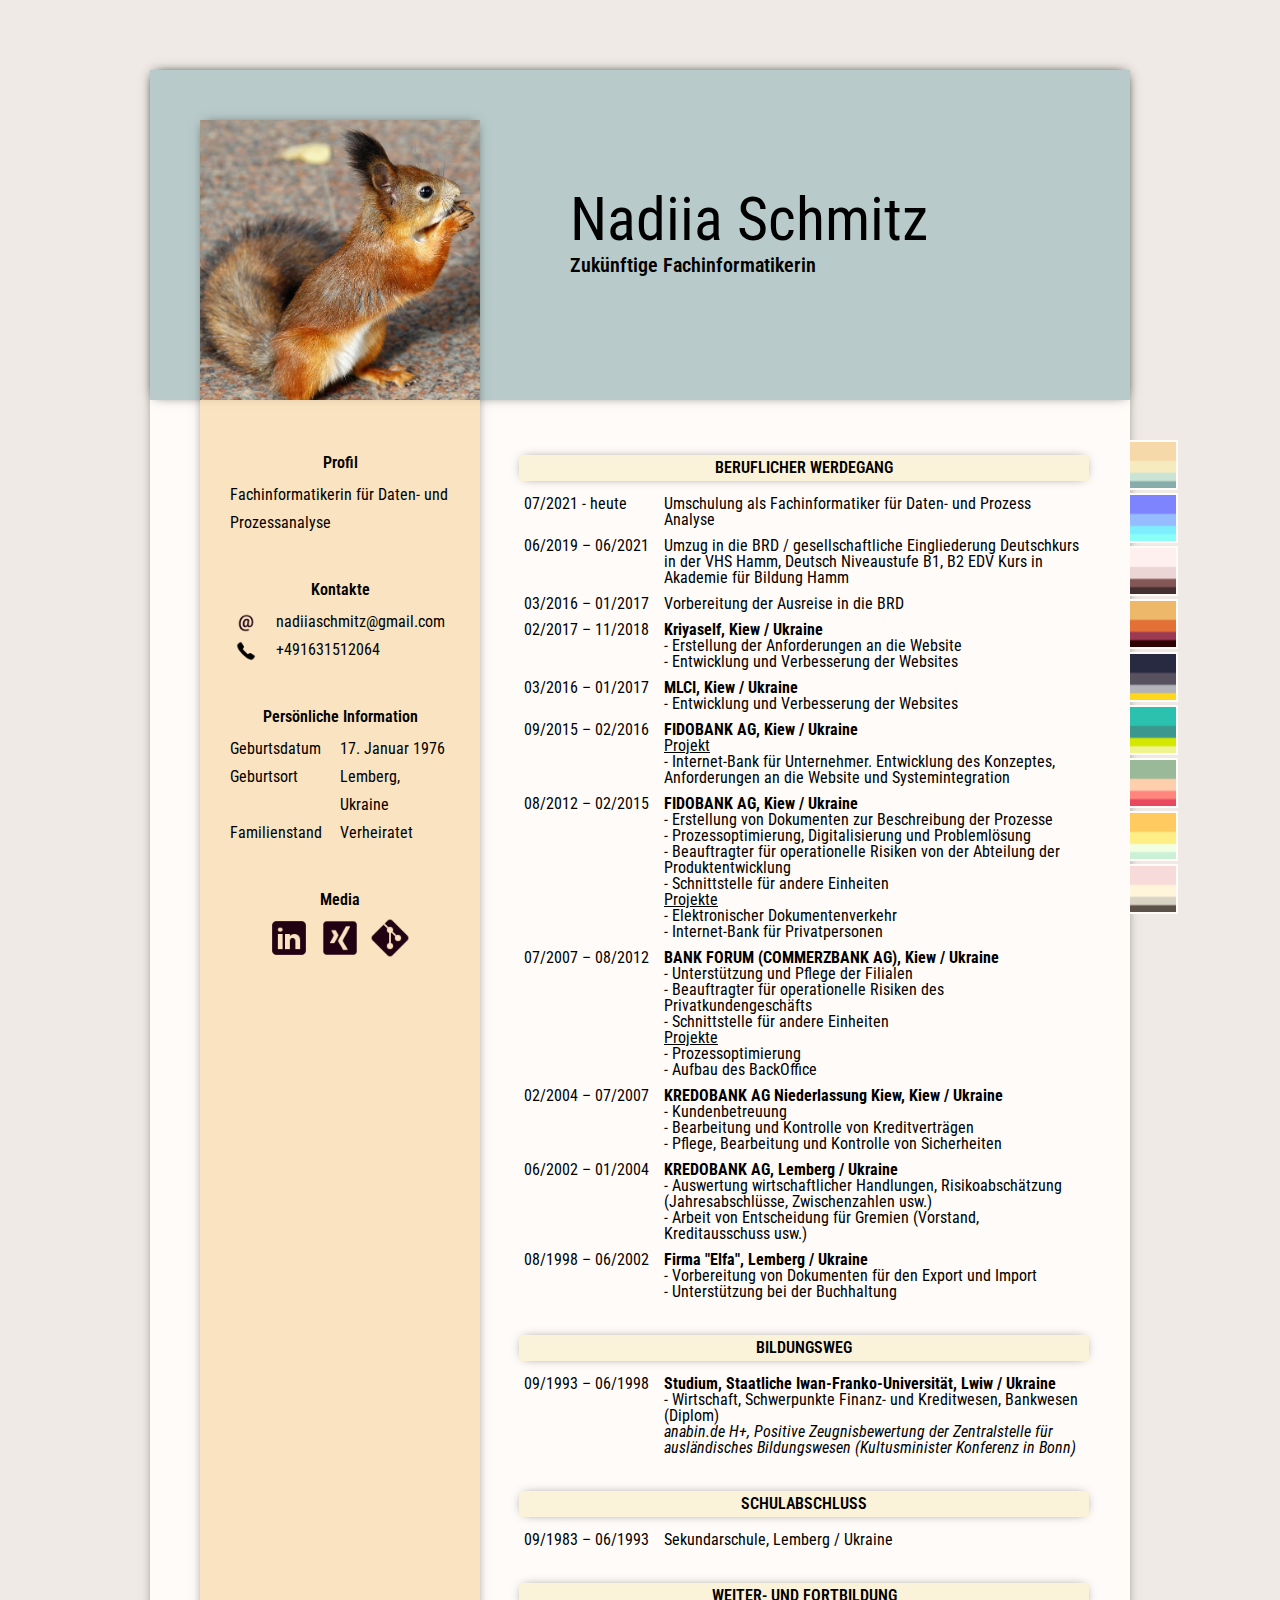
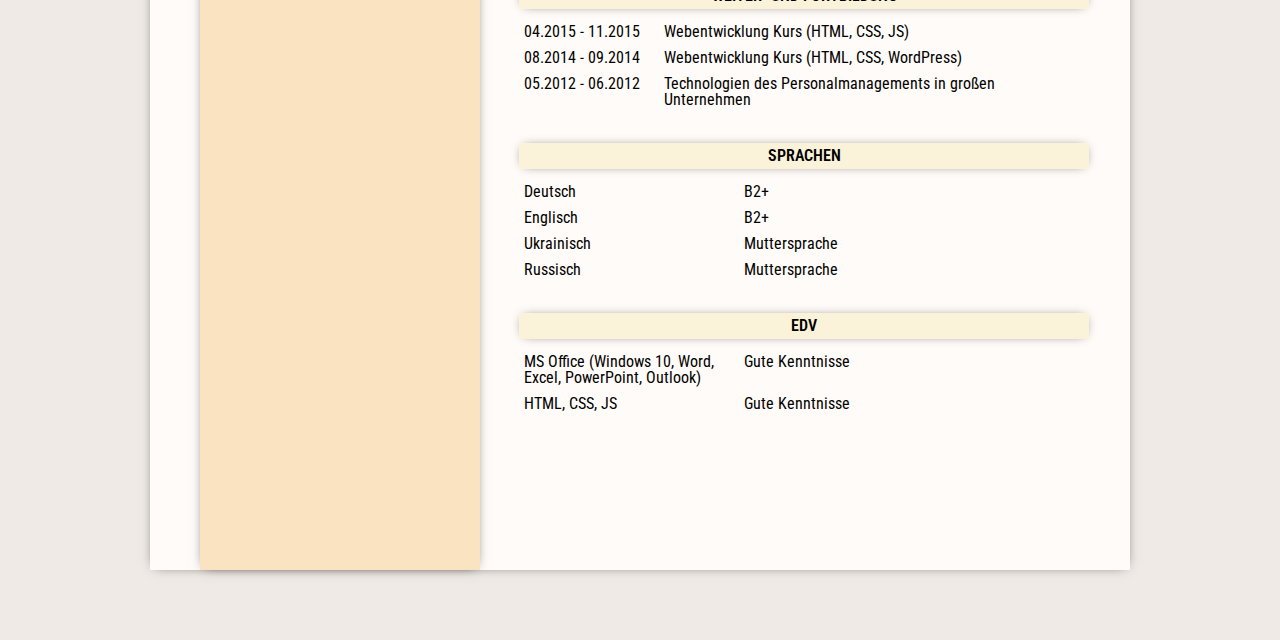
==== commit 5ee20d3f: "Adresse" ====
--- a/index.html
+++ b/index.html
@@ -64,12 +64,6 @@
                     </td>
                     <td>+491631512064</td>
                   </tr>
-                  <tr>
-                    <td>
-                      <span class="sidebar_content_item_icon contacts_adress"></span>
-                    </td>
-                    <td>Ludwig-van-Beethovenstr. 32 59075 Hamm</td>
-                  </tr>
                 </table>
               </div>
               <div class="sidebar_content_item personal">
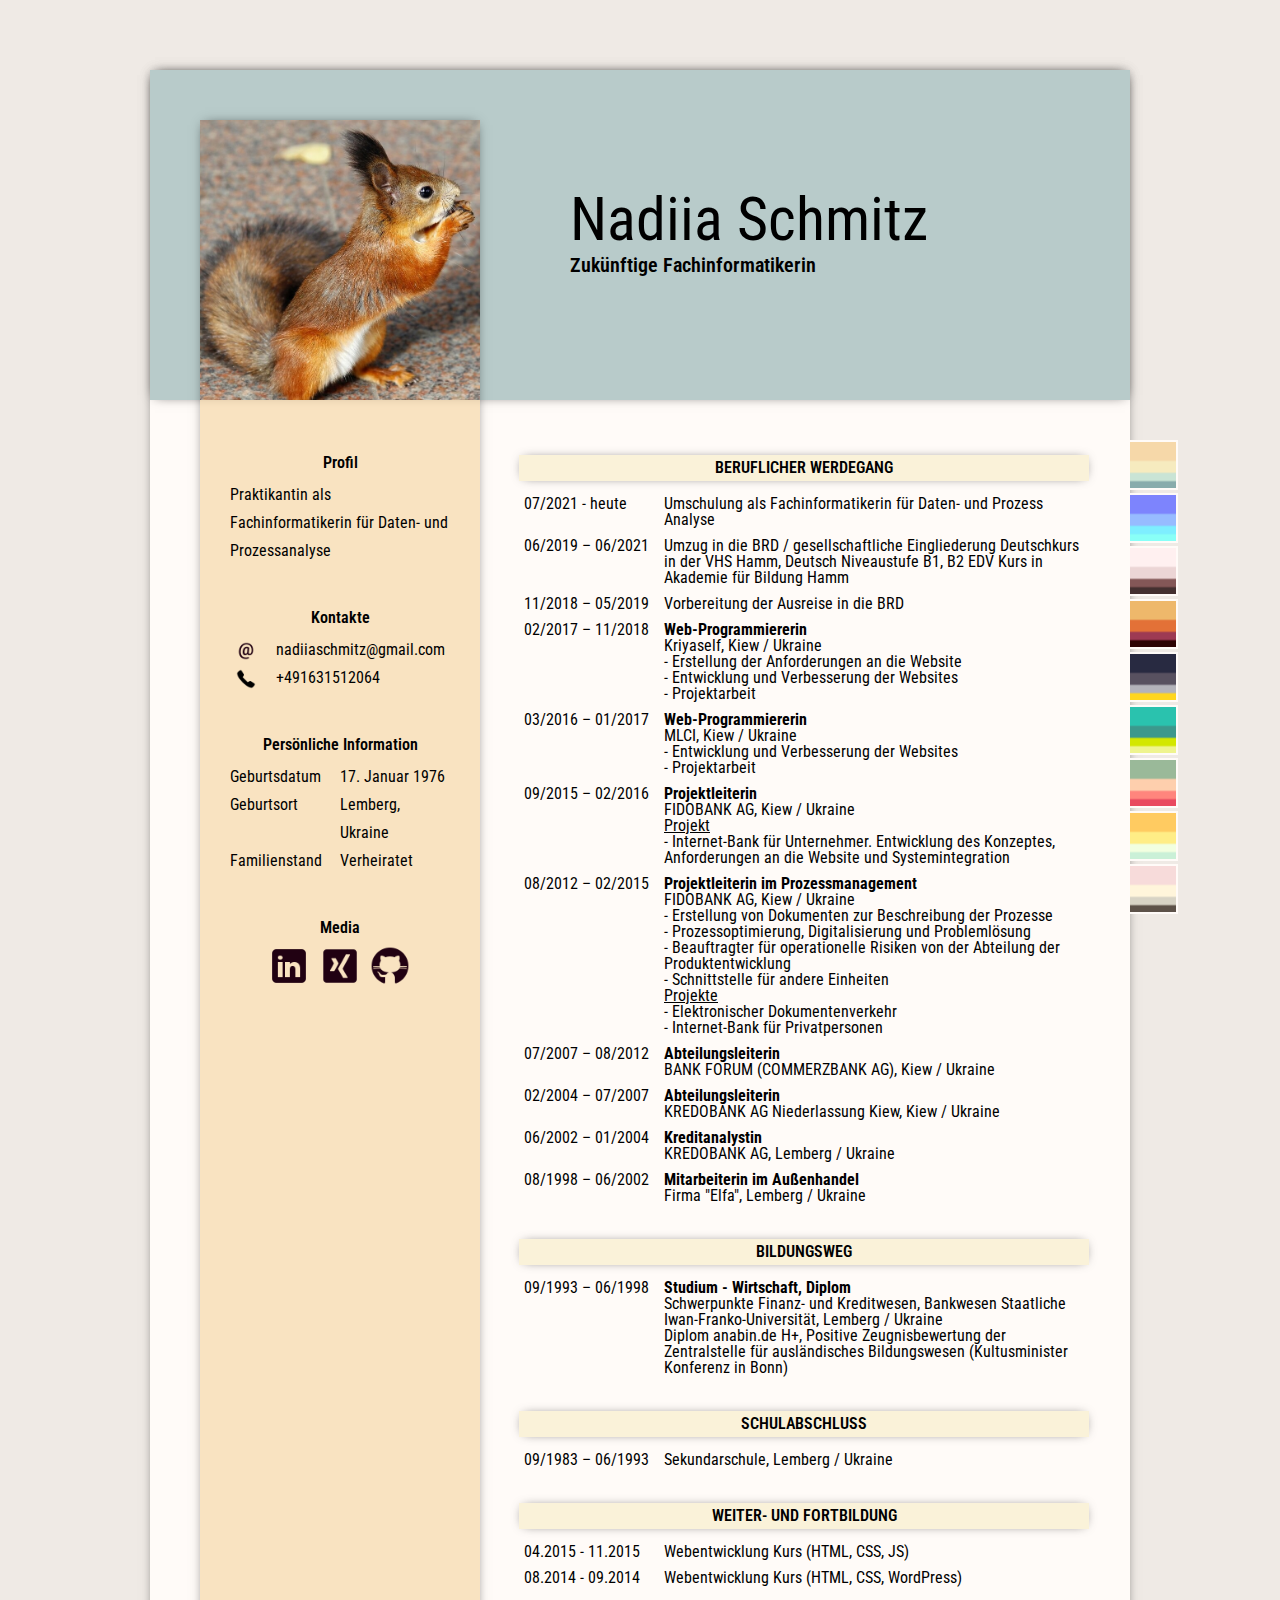
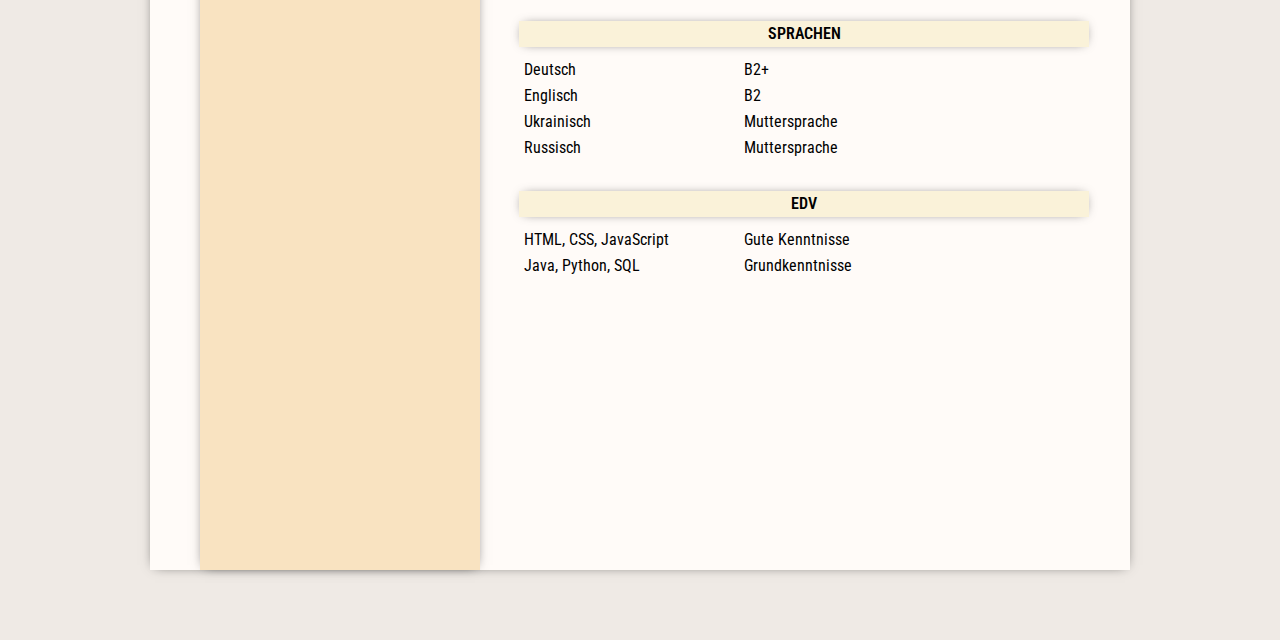
==== commit c7ee452e: "21032022" ====
--- a/index.html
+++ b/index.html
@@ -45,7 +45,7 @@
                 <h3>Profil</h3>
                 <table>
                   <tr>
-                    <td col="2">Fachinformatikerin für Daten- und Prozessanalyse</td>
+                    <td col="2">Praktikantin als Fachinformatikerin für Daten- und Prozessanalyse</td>
                   </tr>
                 </table>
               </div>
@@ -102,7 +102,7 @@
                 <table>
                   <tr>
                     <td>07/2021 - heute</td>
-                    <td>Umschulung als Fachinformatiker für Daten- und Prozess Analyse</td>
+                    <td>Umschulung als Fachinformatikerin für Daten- und Prozess Analyse</td>
                   </tr>
                   <tr>
                     <td>06/2019 – 06/2021</td>
@@ -110,32 +110,37 @@
                     </td>
                   </tr>
                   <tr>
-                    <td>03/2016 – 01/2017</td>
+                    <td>11/2018 – 05/2019</td>
                     <td>Vorbereitung der Ausreise in die BRD</td>
                   </tr>
                   <tr>
                     <td>02/2017 – 11/2018</td>
                     <td>
-                      <span class="employer">Kriyaself, Kiew / Ukraine</span> 
+                      <span class="employer">Web-Programmiererin</span> 
+                      <span>Kriyaself, Kiew / Ukraine</span> 
                       <ul>
                         <li>- Erstellung der Anforderungen an die Website</li>
                         <li>- Entwicklung und Verbesserung der Websites</li>
+                        <li>- Projektarbeit</li>
                       </ul>
                     </td>
                   </tr>
                   <tr>
                     <td>03/2016 – 01/2017</td>
                     <td>
-                      <span class="employer">MLCI, Kiew / Ukraine</span>
+                      <span class="employer">Web-Programmiererin</span>
+                      <span>MLCI, Kiew / Ukraine</span>
                       <ul>
                         <li>- Entwicklung und Verbesserung der Websites</li>
+                        <li>- Projektarbeit</li>
                       </ul>
                     </td>
                   </tr>
                   <tr>
                     <td>09/2015 – 02/2016</td>
                     <td>
-                      <span class="employer">FIDOBANK AG, Kiew / Ukraine</span>
+                      <span class="employer">Projektleiterin</span>
+                      <span>FIDOBANK AG, Kiew / Ukraine</span>
                       <ul>
                         <span class="project">Projekt</span>
                         <li>- Internet-Bank für Unternehmer. Entwicklung des Konzeptes, Anforderungen an die Website und Systemintegration</li>
@@ -145,7 +150,8 @@
                   <tr>
                     <td>08/2012 – 02/2015</td>
                     <td>
-                      <span class="employer">FIDOBANK AG, Kiew / Ukraine</span>
+                      <span class="employer">Projektleiterin im Prozessmanagement</span>
+                      <span>FIDOBANK AG, Kiew / Ukraine</span>
                       <ul>
                         <li>-	Erstellung von Dokumenten zur Beschreibung der Prozesse</li>
                         <li>-	Prozessoptimierung, Digitalisierung und Problemlösung</li>
@@ -160,45 +166,36 @@
                   <tr>
                     <td>07/2007 – 08/2012</td>
                     <td>
-                      <span class="employer">BANK FORUM (COMMERZBANK AG), Kiew / Ukraine</span>
-                      <ul>
-                        <li>-	Unterstützung und Pflege der Filialen</li>
-                        <li>-	Beauftragter für operationelle Risiken des Privatkundengeschäfts</li>
-                        <li>-	Schnittstelle für andere Einheiten  </li>
-                        <span class="project">Projekte</span>
-                        <li>-	Prozessoptimierung</li>
-                        <li>-	Aufbau des BackOffice</li>
+                      <span class="employer">Abteilungsleiterin</span>
+                      <span>BANK FORUM (COMMERZBANK AG), Kiew / Ukraine</span>
+                      <ul>
                       </ul>
                     </td>
                   </tr>
                   <tr>
                     <td>02/2004 – 07/2007</td>
                     <td>
-                      <span class="employer">KREDOBANK AG Niederlassung Kiew, Kiew / Ukraine</span>
-                      <ul>
-                        <li>-	Kundenbetreuung</li>
-                        <li>-	Bearbeitung und Kontrolle von Kreditverträgen</li>
-                        <li>-	Pflege, Bearbeitung und Kontrolle von Sicherheiten</li>
+                      <span class="employer">Abteilungsleiterin</span>
+                      <span>KREDOBANK AG Niederlassung Kiew, Kiew / Ukraine</span>
+                      <ul>
                       </ul>
                     </td>
                   </tr>
                   <tr>
                     <td>06/2002 – 01/2004</td>
                     <td>
-                      <span class="employer">KREDOBANK AG, Lemberg / Ukraine</span>
-                      <ul>
-                        <li>-	Auswertung wirtschaftlicher Handlungen, Risikoabschätzung (Jahresabschlüsse, Zwischenzahlen usw.)</li>
-                        <li>-	Arbeit von Entscheidung für Gremien (Vorstand, Kreditausschuss usw.)</li>
+                      <span class="employer">Kreditanalystin</span>
+                      <span>KREDOBANK AG, Lemberg / Ukraine</span>
+                      <ul>
                       </ul>
                     </td>
                   </tr>
                   <tr>
                     <td>08/1998 – 06/2002</td>
                     <td>
-                      <span class="employer">Firma "Elfa", Lemberg / Ukraine</span>
-                      <ul>
-                        <li>-	Vorbereitung von Dokumenten für den Export und Import</li>
-                        <li>-	Unterstützung bei der Buchhaltung</li>
+                      <span class="employer">Mitarbeiterin im Außenhandel</span>
+                      <span>Firma "Elfa", Lemberg / Ukraine</span>
+                      <ul>
                       </ul>
                     </td>
                   </tr>
@@ -210,10 +207,11 @@
                   <tr>
                     <td>09/1993 – 06/1998</td>
                     <td>
-                      <span class="employer">Studium, Staatliche Iwan-Franko-Universität, Lwiw / Ukraine</span>
-                      <ul>
-                        <li>- Wirtschaft, Schwerpunkte Finanz- und Kreditwesen, Bankwesen (Diplom)</li>
-                        <li class="addition">anabin.de H+, Positive Zeugnisbewertung der Zentralstelle für ausländisches Bildungswesen (Kultusminister Konferenz in Bonn)</li>
+                      <span class="employer">Studium - Wirtschaft, Diplom</span>
+                      <span>Schwerpunkte Finanz- und Kreditwesen, Bankwesen Staatliche Iwan-Franko-Universität, Lemberg / Ukraine
+                        </span>
+                      <ul>
+                        <li>Diplom anabin.de H+, Positive Zeugnisbewertung der Zentralstelle für ausländisches Bildungswesen (Kultusminister Konferenz in  Bonn)</li>
                       </ul>
                     </td>
                   </tr>
@@ -239,10 +237,6 @@
                     <td>08.2014 - 09.2014</td>
                     <td>Webentwicklung Kurs (HTML, CSS, WordPress)</td>
                   </tr>
-                  <tr>
-                    <td>05.2012 - 06.2012</td>
-                    <td>Technologien des Personalmanagements in großen Unternehmen</td>
-                  </tr>
                 </table>
               </div>
               <div class="sidebar_right_content_item lang">
@@ -254,7 +248,7 @@
                   </tr>
                   <tr>
                     <td>Englisch</td>
-                    <td>B2+</td>
+                    <td>B2</td>
                   </tr>
                   <tr>
                     <td>Ukrainisch</td>
@@ -270,12 +264,12 @@
                 <h4>EDV</h4>
                 <table>
                   <tr>
-                    <td>MS Office (Windows 10, Word, Excel, PowerPoint, Outlook)</td>
+                    <td>HTML, CSS, JavaScript</td>
                     <td>Gute Kenntnisse</td>
                   </tr>
                   <tr>
-                    <td>HTML, CSS, JS</td>
-                    <td>Gute Kenntnisse</td>
+                    <td>Java, Python, SQL</td>
+                    <td>Grundkenntnisse</td>
                   </tr>
                 </table>
               </div>
--- a/styles/style.css
+++ b/styles/style.css
@@ -339,6 +339,7 @@
 
 .sidebar_right_content_item .employer {
   font-weight: 700;
+  display: block;
 }
 
 .sidebar_right_content_item .project {
--- a/styles/icons.css
+++ b/styles/icons.css
@@ -19,5 +19,5 @@
 }
 
 .social .git {
-  background-image: url('[data-uri]');
+  background-image: url('[data-uri]')  ;
 }